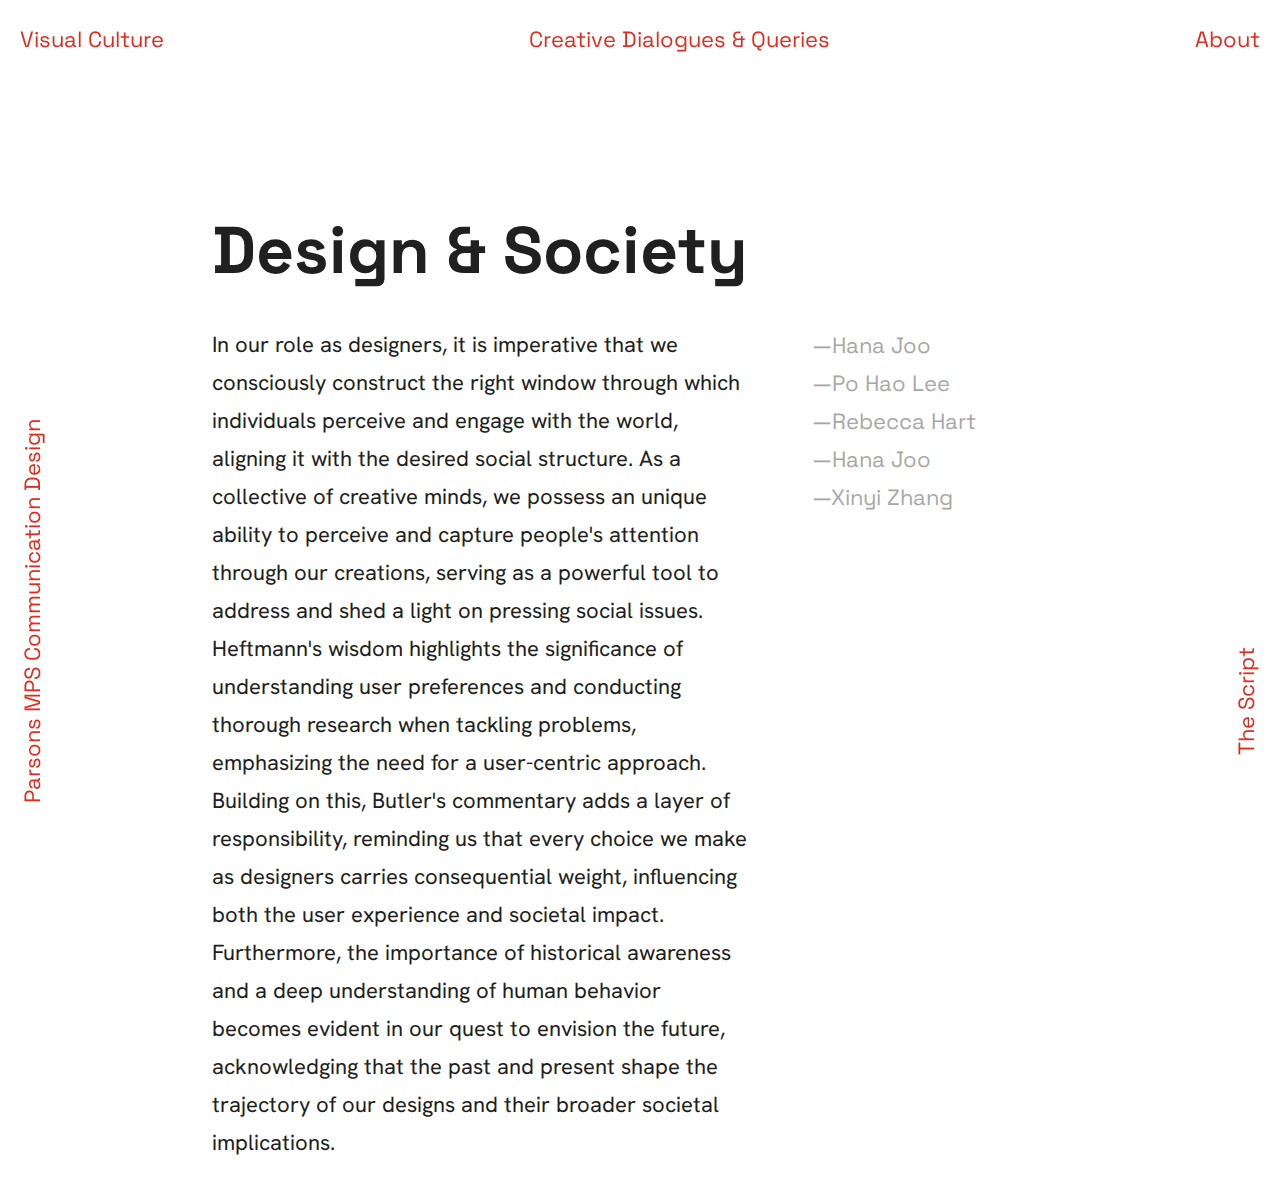
==== index.html @ ec57de51 "initial site & style set up" ====
<!DOCTYPE html>
<html>
    <head>
        <meta charset="utf-8">
        <meta name="viewport" content="width=device=width, initial-scale=1">
        <title>Creative Dialogues & Queries</title>
        <link rel="stylesheet" href="reset.css">
        <link rel="stylesheet" href="stylesheet.css">
        <script type="text/javascript" src="script.js"></script>
    </head>


    <body>

        <!-- <header>
            <h1 class="font-light-color font-light">Design</h1>
            <h1 class="font-color-swap">Critics</h1>
        </header>

        <div class="two-color-border">
            <div class="border-light"></div>
            <div class="border-dark"></div>
        </div> -->

        <nav>
            <div class="left-1"><p>Parsons MPS Communication Design</p></div>
            <div class="top">
                <div class="left-2"><p>Visual Culture</p></div>
                <div class="center"><p>Creative Dialogues & Queries</p></div>
                <div class="right-1"><p>About</p></div>
            </div>
            <div class="right-2"><p>The Script</p></div>
        </nav>

        <main class="random">
            <h1>Design & Society</h1>
            <div class="paragraph">

                <div class="article"><p>In our role as designers, it is imperative that we consciously construct the right window through which individuals perceive and engage with the world, aligning it with the desired social structure. As a collective of creative minds, we possess an unique ability to perceive and capture people's attention through our creations, serving as a powerful tool to address and shed a light on pressing social issues. Heftmann's wisdom highlights the significance of understanding user preferences and conducting thorough research when tackling problems, emphasizing the need for a user-centric approach. Building on this, Butler's commentary adds a layer of responsibility, reminding us that every choice we make as designers carries consequential weight, influencing both the user experience and societal impact. Furthermore, the importance of historical awareness and a deep understanding of human behavior becomes evident in our quest to envision the future, acknowledging that the past and present shape the trajectory of our designs and their broader societal implications.</p></div>
                <div class="reference">

                    <!-- first person reference -->
                    <div class="reference-person">
                        <p>—Hana Joo</p>
                        <p class="original-text">"The saying, 'Design should be able to be seen fittingly inserted into a desired social structure,' reminds me of another saying by Beatrice Warde: 'The book typographer has the job of erecting a window between the reader inside the room and that landscape which is the author’s words.' As designers, we must not forget to create the right window(metaphor) that aligns with the desired social structure. In the words of Octavia Butler, when we craft this window, we should also consider the future."</p>
                    </div>

                    <!-- second person reference -->
                    <div class="reference-person">
                        <p>—Po Hao Lee</p>
                        <p class="original-text">"This article reminds me of our responsibility as designers. We are a group of people who possess the unique ability to sense and arouse people's attention to social issues via creation. Thus, before making any design decision, we must consider historical context and potential consequences thoughtfully."</p>
                    </div>
                    
                    <!-- third person reference -->
                    <div class="reference-person">
                        <p>—Rebecca Hart</p>
                        <p class="original-text">"Butler's commentary on every choice we make having consequences will be important for me to remember in my future as a designer. Those consequences are not always bad, but it is vital to remember that no matter how small the choice, the butterfly effect of those choices will have some kind of consequence, and weighing the benefits and risks is key to making choices with informed thoughts behind them."</p>
                    </div>
                    
                    <!-- forth person reference -->
                    <div class="reference-person">
                        <p>—Hana Joo</p>
                        <p class="original-text">"Heftmann highlights the importance of figuring out what users want and doing some research when you're trying to solve problems. I especially like the part where the lecture suggests focusing on understanding users and having a plan, like making a business plan. This way, it helps a lot when dealing with tricky business issues through design."</p>
                    </div>
                    
                    <!-- fifth person reference -->
                    <div class="reference-person">
                        <p>—Xinyi Zhang</p>
                        <p class="original-text">"In the second article, the author proposed the importance of paying attention to history and human behavior when thinking about the future.The author expounds "to study history is to study humanity". Which quite resonate me in some ways. Learning from past actions or cases, it is inevitable to make some mistakes. However, those experience we learned could be a better guide for individual and create a better future when reflecting on the present. I find it instructive to learn from the past."</p>
                    </div>
                </div>
            </div>
        </main>

        <main class="random">
            <h1>Design & Society</h1>
            <div class="paragraph">

                <div class="article"><p>test testtesttesttest testtesttest test testtesttest test testtesttest test testtesttest test testtesttest test testtesttesttest testtesttest test testtesttest test testtesttest test testtesttest test testtesttest test testtesttesttest testtesttest test testtesttest test testtesttest test testtesttest test testtesttest test testtesttesttest testtesttest test testtesttest test testtesttest test testtesttest test testtesttest test testtesttesttest testtesttest test testtesttest test testtesttest test testtesttest test testtesttest test testtesttesttest testtesttest test testtesttest test testtesttest test testtesttest test testtesttest test testtesttesttest testtesttest test testtesttest test testtesttest test testtesttest test testtesttest </p></div>
                <div class="reference">

                    <!-- first person reference -->
                    <div class="reference-person">
                        <p>—Hana Joo</p>
                        <p class="original-text">"The saying, 'Design should be able to be seen fittingly inserted into a desired social structure,' reminds me of another saying by Beatrice Warde: 'The book typographer has the job of erecting a window between the reader inside the room and that landscape which is the author’s words.' As designers, we must not forget to create the right window(metaphor) that aligns with the desired social structure. In the words of Octavia Butler, when we craft this window, we should also consider the future."</p>
                    </div>

                    <!-- second person reference -->
                    <div class="reference-person">
                        <p>—Po Hao Lee</p>
                        <p class="original-text">"This article reminds me of our responsibility as designers. We are a group of people who possess the unique ability to sense and arouse people's attention to social issues via creation. Thus, before making any design decision, we must consider historical context and potential consequences thoughtfully."</p>
                    </div>
                    
                    <!-- third person reference -->
                    <div class="reference-person">
                        <p>—Rebecca Hart</p>
                        <p class="original-text">"Butler's commentary on every choice we make having consequences will be important for me to remember in my future as a designer. Those consequences are not always bad, but it is vital to remember that no matter how small the choice, the butterfly effect of those choices will have some kind of consequence, and weighing the benefits and risks is key to making choices with informed thoughts behind them."</p>
                    </div>
                    
                    <!-- forth person reference -->
                    <div class="reference-person">
                        <p>—Hana Joo</p>
                        <p class="original-text">"Heftmann highlights the importance of figuring out what users want and doing some research when you're trying to solve problems. I especially like the part where the lecture suggests focusing on understanding users and having a plan, like making a business plan. This way, it helps a lot when dealing with tricky business issues through design."</p>
                    </div>
                    
                    <!-- fifth person reference -->
                    <div class="reference-person">
                        <p>—Xinyi Zhang</p>
                        <p class="original-text">"In the second article, the author proposed the importance of paying attention to history and human behavior when thinking about the future.The author expounds "to study history is to study humanity". Which quite resonate me in some ways. Learning from past actions or cases, it is inevitable to make some mistakes. However, those experience we learned could be a better guide for individual and create a better future when reflecting on the present. I find it instructive to learn from the past."</p>
                    </div>
                </div>
            </div>
        </main>

        <!-- <section id="background-home">
            <div class="blackside"></div>
            <div class="whiteside"></div>
        </section>

        <footer class="footer-home">
            <div class="two-color-border">
                <div class="border-light"></div>
                <div class="border-dark"></div>
            </div>
            <div class="desktop-footer">
                <p class="font-color-swap">@2023</p>
                <p class="font-color-swap hidden-mobile">—</p>
                <p class="hidden-mobile">Parson's<br>Typography & Interaction</p>
                <p><a href="rodrigogouveia.me" class="link-nav">Rodrigo<br class="hidden-mobile"> Gouveia</a></p>
            </div>
        </footer> -->

            
    </body>
</html>
---- stylesheet.css ----
@import url('https://fonts.googleapis.com/css2?family=Hanken+Grotesk:ital,wght@0,200;0,400;0,600;0,700;0,800;1,200;1,400;1,600;1,700;1,800&display=swap');
@import url('https://fonts.googleapis.com/css2?family=Space+Grotesk:wght@300;400;500;600;700&display=swap');

:root{
    --font-size: 22px;
    --line-height: 38px;
}

body {
    /* font-family: 'Hanken Grotesk', sans-serif; */
    font-family: 'Space Grotesk', sans-serif;
    color: #202020;
}

main {
    max-width: 70vw;
    margin: auto;
    padding: 20px;
    margin-top: 15%;
}

h1 {
    font-size: calc(3* var(--font-size));
    line-height: calc(2* var(--line-height));
    margin-bottom: var(--line-height);
    font-weight: 800;
}

p { 
    font-size: var(--font-size);
    line-height: var(--line-height);
}

nav {
    color: rgb(228, 42, 29);
}


/*========================================== Nav Bar ==========================================*/

.top {
    display: flex;
    position: fixed;
    width: 100vw;
    top: 0px;
    padding: 20px;
    flex-direction: row;
    justify-content: space-between;
    align-items: center;
}

.left-1 {
    position: fixed;
    left: -160px;
    bottom: 30%;
    text-align: left;
    transform: rotate(-90deg);
}

.right-2 {
    position: fixed;
    right: -20px;
    bottom: 20%;
    text-align: left;
    transform: rotate(-90deg);
}

/*========================================== body ==========================================*/

.paragraph {
    display: flex;
    flex: 1;
}

.article {
    flex: 1;
    order: 1;
  }

.article p {
    max-width: 90%;
    font-family: 'Hanken Grotesk', sans-serif;
}

.reference {
    flex: 0 0 20vw;
    order: 2;
  }


.reference-person {
    color: rgb(167, 167, 167);
}

.reference-person p:hover{
    color:#202020;
}

.reference-person p:hover + .original-text{
    display: block;
    color: rgb(228, 42, 29);
}

.original-text {
    display: none;
    font-family: 'Hanken Grotesk', sans-serif;
    color: #202020;
    font-size: calc(.8* var(--font-size));
    line-height: calc(.8* var(--line-height));
    margin-top: 5px;
    margin-bottom: 25px;
}
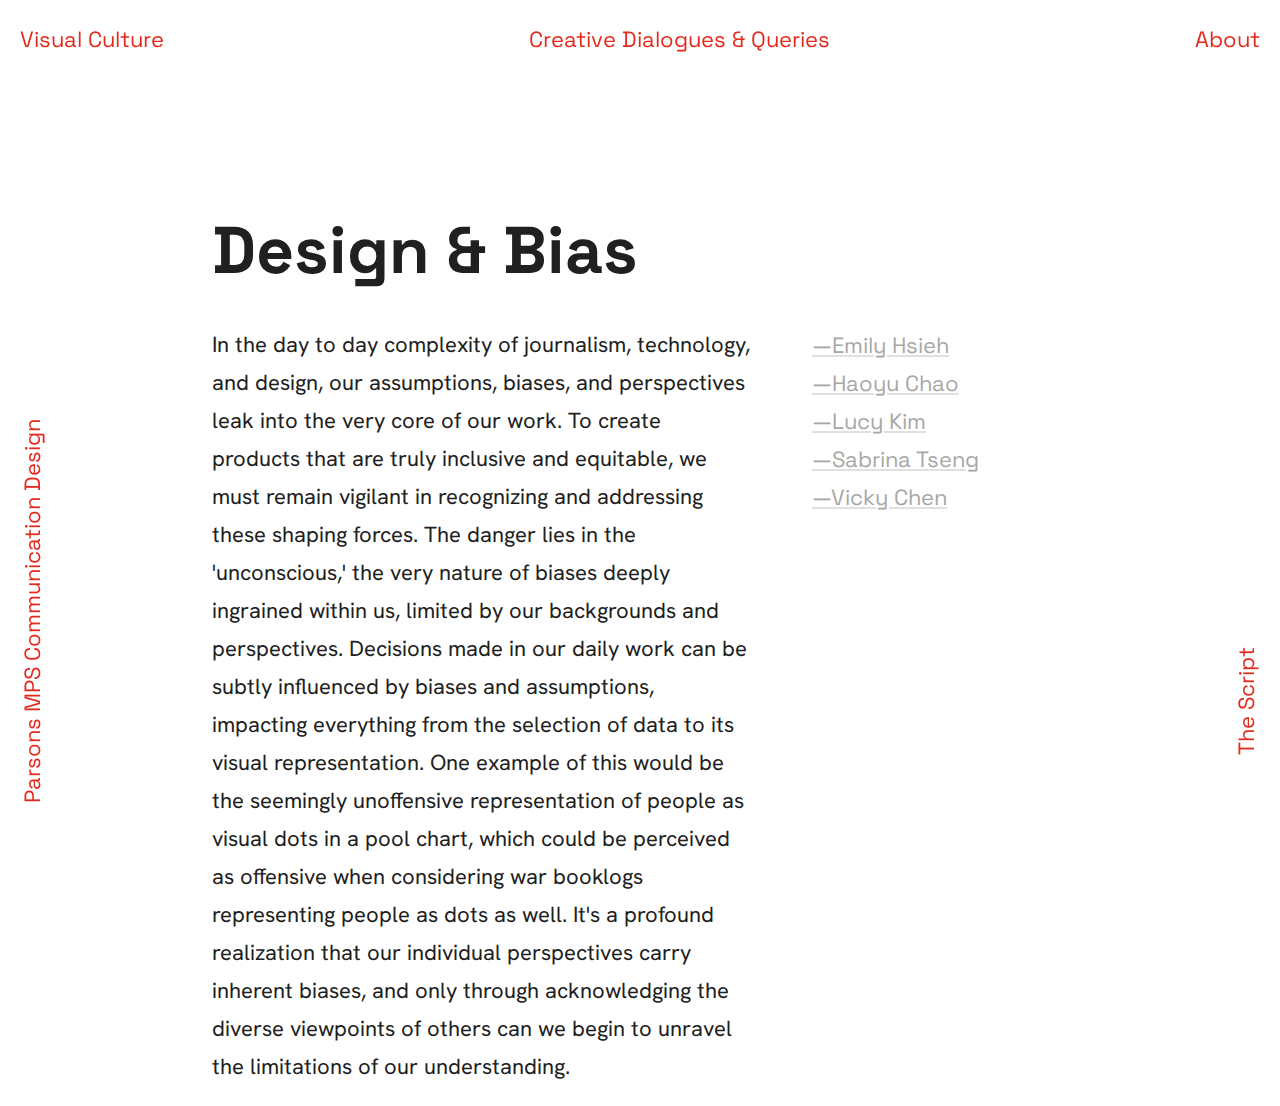
==== commit ecbe8c7a: "fixed some css" ====
--- a/index.html
+++ b/index.html
@@ -73,40 +73,207 @@
         </main>
 
         <main class="random">
-            <h1>Design & Society</h1>
-            <div class="paragraph">
-
-                <div class="article"><p>test testtesttesttest testtesttest test testtesttest test testtesttest test testtesttest test testtesttest test testtesttesttest testtesttest test testtesttest test testtesttest test testtesttest test testtesttest test testtesttesttest testtesttest test testtesttest test testtesttest test testtesttest test testtesttest test testtesttesttest testtesttest test testtesttest test testtesttest test testtesttest test testtesttest test testtesttesttest testtesttest test testtesttest test testtesttest test testtesttest test testtesttest test testtesttesttest testtesttest test testtesttest test testtesttest test testtesttest test testtesttest test testtesttesttest testtesttest test testtesttest test testtesttest test testtesttest test testtesttest </p></div>
-                <div class="reference">
-
-                    <!-- first person reference -->
-                    <div class="reference-person">
-                        <p>—Hana Joo</p>
-                        <p class="original-text">"The saying, 'Design should be able to be seen fittingly inserted into a desired social structure,' reminds me of another saying by Beatrice Warde: 'The book typographer has the job of erecting a window between the reader inside the room and that landscape which is the author’s words.' As designers, we must not forget to create the right window(metaphor) that aligns with the desired social structure. In the words of Octavia Butler, when we craft this window, we should also consider the future."</p>
-                    </div>
-
-                    <!-- second person reference -->
-                    <div class="reference-person">
-                        <p>—Po Hao Lee</p>
-                        <p class="original-text">"This article reminds me of our responsibility as designers. We are a group of people who possess the unique ability to sense and arouse people's attention to social issues via creation. Thus, before making any design decision, we must consider historical context and potential consequences thoughtfully."</p>
-                    </div>
-                    
-                    <!-- third person reference -->
-                    <div class="reference-person">
-                        <p>—Rebecca Hart</p>
-                        <p class="original-text">"Butler's commentary on every choice we make having consequences will be important for me to remember in my future as a designer. Those consequences are not always bad, but it is vital to remember that no matter how small the choice, the butterfly effect of those choices will have some kind of consequence, and weighing the benefits and risks is key to making choices with informed thoughts behind them."</p>
-                    </div>
-                    
-                    <!-- forth person reference -->
-                    <div class="reference-person">
-                        <p>—Hana Joo</p>
-                        <p class="original-text">"Heftmann highlights the importance of figuring out what users want and doing some research when you're trying to solve problems. I especially like the part where the lecture suggests focusing on understanding users and having a plan, like making a business plan. This way, it helps a lot when dealing with tricky business issues through design."</p>
-                    </div>
-                    
-                    <!-- fifth person reference -->
-                    <div class="reference-person">
-                        <p>—Xinyi Zhang</p>
-                        <p class="original-text">"In the second article, the author proposed the importance of paying attention to history and human behavior when thinking about the future.The author expounds "to study history is to study humanity". Which quite resonate me in some ways. Learning from past actions or cases, it is inevitable to make some mistakes. However, those experience we learned could be a better guide for individual and create a better future when reflecting on the present. I find it instructive to learn from the past."</p>
+            <h1>Design & Accessibility</h1>
+            <div class="paragraph">
+
+                <div class="article"><p>In the realm of interaction design, designers have the responsibility of bridging the gap between humans and computers. With that said, they must inclusively consider the diverse needs of users, even in the face of oversight by major corporations that may not prioritize inclusivity as much as they should. Simplicity, when designing, becomes a guiding principle for achieving clarity and universal understanding. Contrary to common belief, overutilizing interactions may lead to more issues for the user, as there can be unwanted consequences that come out of seemingly simple design decisions. A good example of that is the positive response to the fidgetability of tech gadgets, serving as an emotional support that wasn't necessarily designed with such intentions. On the flip side, negative and unintended outcomes may result from decisions based on biased data.</p></div>
+                <div class="reference">
+
+                    <!-- first person reference -->
+                    <div class="reference-person">
+                        <p>—Alexis Kim</p>
+                        <p class="original-text">"It was amazing that the natural behaviors of using an iPhone were explained theoretically. Because we share fundamental values of processing a metaphor despite cultural differences, making one ecosystem of interaction design is possible. I only saw the visual aspect of interaction design. However, after reading these three articles/essays, I realized that designing each tool, act and even accessibility detail between humans and computers is an integral part of interaction design. "</p>
+                    </div>
+
+                    <!-- second person reference -->
+                    <div class="reference-person">
+                        <p>—Hannah Moran</p>
+                        <p class="original-text">"In his writing, Freiberg discusses the ‘fidgetability’ of gadgets and how it appears that it is taken into consideration during the design process, despite not being backed up by evidence. Often, fidgeting occurs to reduce stress or anxiety, helping calm and ease the user's emotions. Considering that technology is omnipresent, and can itself cause stress and anxiety for users, I observed that perhaps the ‘fidgetability’ of gadgets is very much intentional. The gadget performs its primary function, for example, AirPods allow us to listen to music. But it also performs its emotional function, easing the anxiety of users by having a ‘fidgetable’ case."</p>
+                    </div>
+                    
+                    <!-- third person reference -->
+                    <div class="reference-person">
+                        <p>—Kritika Dhariwal</p>
+                        <p class="original-text">"Including various needs of people when thinking about a product is extremely relevant and crucial to a product being successful. I liked Apple's clear and concise guidelines. In some places, having more examples could be more clear. I think its important for companies big or small to write about these as well as follow them."</p>
+                    </div>
+                    
+                    <!-- forth person reference -->
+                    <div class="reference-person">
+                        <p>—Lee Po-Hao</p>
+                        <p class="original-text">"I like the article underscores the significance of simplicity in design, as Susan Kare's example of traffic signs. It's a compelling reminder me that in design, simplicity often reigns supreme for ensuring clarity and universal understanding."</p>
+                    </div>
+                    
+                    <!-- fifth person reference -->
+                    <div class="reference-person">
+                        <p>—Shaoran Liang</p>
+                        <p class="original-text">"The article indicates the close connection between data and decision-making in visual design and technology. Every decision can cause different consequences. The author listed many examples to further explain the point. 
+
+                            For example, The article mentions that biases can sneak into data. Like the Street Bump app that detects potholes; it mainly relies on smartphone users, leaving out those without smartphones. ""Our assumptions, perspectives, intuitions — and yes, our biases — shape what we design and how we design it.""
+                            
+                            As designers, we should always be cautious about or decision and research process."</p>
+                    </div>
+
+                    <!-- 6th person reference -->
+                    <div class="reference-person">
+                        <p>—Shaurya</p>
+                        <p class="original-text">"For me personally, the concept of ""inclusion"" is a relatively recent addition to my vocabulary. It wasn't until I embarked on my corporate journey in the field of design that this term began to surface frequently. Interestingly, back in my home country, India, it still seems to be a relatively light topic of discussion. Perhaps this is because many major Indian corporations may not prioritize it as much as they should, often making assumptions about their target audience without conducting in-depth research.
+
+                            However, as I delved deeper into my work, particularly in product design for medical equipment, I came to understand the profound significance of inclusion and why it should be a fundamental criterion in the design industry."</p>
+                    </div>
+
+                    <!-- 7th person reference -->
+                    <div class="reference-person">
+                        <p>—Vera Kim</p>
+                        <p class="original-text">“Invisible Details of Interaction Design” is an article that introduces the crucial aspects of interaction design that often go unnoticed but significantly impact user experience. I found the part about the situations where interactions should be avoided particularly interesting. It reminds me of recent experiences where excessive interaction disrupted the user flow."</p>
+                    </div>
+                </div>
+            </div>
+        </main>
+
+        <main class="random">
+            <h1>Design, Form & Function</h1>
+            <div class="paragraph">
+
+                <div class="article"><p>The dynamic relationship between beauty and function, freedom and order in graphic design has evolved over time, with changing philosophies and trends. Should we designers try our best to remove our subjectivity from our creations as it was suggested by the Modernist ideas? In his text entitled “...” Martens would say no. His theory emphasizes an union between form and function. Aesthetic and usability are not mutually exclusive, and factors such as context, environment, and mood play a defining role in the creators decisions. Martens' critique of monotonous art without self-expression challenges the uniformity of modernist designs, raising questions about the balance between expressiveness and thoughtful individual choices in design trends. For us designers, the challenge lies in making intentional design decisions rather than merely conforming to popular trends.</p></div>
+                <div class="reference">
+
+                    <!-- first person reference -->
+                    <div class="reference-person">
+                        <p>—JC Clark</p>
+                        <p class="original-text">"I think that Martins theory on form and function accentuates the need not to only have a ‘tension’ or a ‘versus’ between the two. Whether they live in harmony or tension, the user may have different preferences given the context, environment or even mood. I believe that aesthetic designs are not necessarily usable and vise versa but this does not need to be an either/or and it the variety that makes designs unique."</p>
+                    </div>
+
+                    <!-- second person reference -->
+                    <div class="reference-person">
+                        <p>—Kirsten Geiger</p>
+                        <p class="original-text">"Martens’ states in his text ‘What Design Means for Me’ that to him art becomes monotonous when there is no self expression. My interpretation of this was that he may have been critiquing the uniformity that comes with modernist designs (sleek, minimalist). I began to wonder about the opposite end of that spectrum- when design is expressive but lacks thoughtful choices which reflect individuality. Looking through the trends in graphic design from this past year, it’s interesting how many of these I recognise from my day to day life. How do we ensure that we’re making thoughtful design choices and not just following the crowd?"</p>
+                    </div>
+                    
+                    <!-- third person reference -->
+                    <div class="reference-person">
+                        <p>—Sarah Saroufim</p>
+                        <p class="original-text">"There is a constant balancing act to be performed between beauty & function, freedom & order. Throughout the history of graphic design, philosophies change and trends come and go, each one reacting to the one that preceded it; but what are trends if not movements sparked by human ideas? How can Modernists claim to minimize the designer's subjective influence on the message when it is nearly impossible to even discuss modernist works without talking about the ideas that conceived it?"</p>
+                    </div>
+                    
+                </div>
+            </div>
+        </main>
+
+        <main class="random">
+            <h1>Design & Life</h1>
+            <div class="paragraph">
+
+                <div class="article"><p>The essence of humanity lies in our remarkable capacity to navigate an uncertain future and extract insights from diverse perspectives. Recently, I (the designer) encountered another (yet seasoned) designer who chose to spotlight the losses rather than the victories in his journey, an approach that surprisingly left me inspired. Witnessing the real-life implications and the rollercoaster of building a design studio added a layer of authenticity that resonated with me. Such contrast is a real factor in my life as a design professional. Sometimes I find myself in a low, stuck in trivial dilemmas such as my lack of ability in defining my own profession and if such definition truly matters. Sometimes a high, like when I see a new perspective on my processes, like recently when I was introduced to fluid identity design, challenging conventional notions of what websites, identities, and books should be. While I Increasingly walk anxiously under the looming shadow of technology over design. Provoking black-mirror-y indagations as if there will ever be an artificial replacement of (my) human abilities. Would machines be able to navigate the uncertainties of the future? Or should I start defining myself as an AI designer?</p></div>
+                <div class="reference">
+
+                    <!-- first person reference -->
+                    <div class="reference-person">
+                        <p>—Cristina Miquel</p>
+                        <p class="original-text">"Last Wednesday's lecture has got me thinking the whole week about a dilemma I have regarding what a Product Designer is and whether it matters to have a definition. On the one hand, I feel like job titles are an absurd way of reducing what a person does day-to-day, are not descriptive enough, and may even lead to uncomfortability. On the other, I can't stop thinking about how much easier my life would be (socially) if I had a generally-and-well-known job, just like teachers or firefighters. And I still think about that."</p>
+                    </div>
+
+                    <!-- second person reference -->
+                    <div class="reference-person">
+                        <p>—Emily Hsieh</p>
+                        <p class="original-text">"I believe the most intriguing aspect of being human is the ability to explore an uncertain future and learn from various perspectives. However, there can be feelings of anxiety and pressure at times when we cannot control certain aspects of our lives. Nevertheless, I am confident that as long as you maintain your faith, everything will ultimately transform into memorable experiences."</p>
+                    </div>
+                    
+                    <!-- third person reference -->
+                    <div class="reference-person">
+                        <p>—Po-Hao Lee</p>
+                        <p class="original-text">"I was surprised Brendan decided to highlight the loses and not the wins. But that somehow made me quite inspired. It was good seeing the real life implications, ups and downs of building a design studio."</p>
+                    </div>
+                    
+                    <!-- forth person reference -->
+                    <div class="reference-person">
+                        <p>—Sachi Mavinkurve</p>
+                        <p class="original-text">"Their approach to fluid identity design was new to me. Through their work they questioned what websites, identities and books can be. I was very inspired by their fresh attitude towards work as designers. The way they filled the gaps of their day jobs through their practice as a studio was equally inspiring. The Spam reference as a reminder of not to be too precious about the work they put out is something that I will take forward with me."</p>
+                    </div>
+                    
+                    <!-- fifth person reference -->
+                    <div class="reference-person">
+                        <p>—Zil Shah</p>
+                        <p class="original-text">"The text prompts self-reflection on the evolving nature of technology design. It raises questions about the balance between technology augmentation and replacement of human abilities. How can design reconcile the tension between these two approaches to ensure a harmonious relationship between humans and technology? The narrative also encourages reflection on the shift towards natural interfaces, particularly voice interactions. How might this evolution impact user experience, and what cultural considerations should be accounted for in design decisions? Moreover, considering Microsoft's experiments and the emphasis on user trust, what role does trust play in shaping effective and user-centric technology design? In essence, it invites us to ponder on the future of technology design, prompting questions about the quest for more intuitive interfaces and the ever-changing dynamics between humans and their technological counterparts."</p>
+                    </div>
+                </div>
+            </div>
+        </main>
+
+        <main class="random">
+            <h1>Design & Web</h1>
+            <div class="paragraph">
+
+                <div class="article"><p>A great part of our modern lives involves the web, and most of the work we do as designers is interconnected with it. Therefore, contemplating the future of the web is an important task for designers. In his compelling discourse on the web's grain, Frank Chimeros underscores the significance of embracing adaptability and advocates for a fresh perspective in designing for the ever-evolving web. Contrary to the common perception of the internet as an unregulated information hub, it functions as a managed network. This is why, when designing for a new web, prioritizing transparency, user privacy, and the incorporation of ethical practices is crucial. A meaningful way to conceptualize the web is by drawing parallels between web design and architecture. This perspective portrays them not just as digital spaces but as homes to communities, thoughts, and unique approaches, enriching the user experience with a sense of virtual dwelling.</p></div>
+                <div class="reference">
+
+                    <!-- first person reference -->
+                    <div class="reference-person">
+                        <p>—Alexis Kim</p>
+                        <p class="original-text">"The idea of metaphor websites as architecture is impressive. The article mentioned that "they are homes to communities, thoughts, and approaches... As a building, websites are where we spend our lives." From this, I wanted to design my portfolio websites with the mindset of inviting guests. Also, this makes me spend time on responsive design. What is the difference between small and big screens if the website is the building we built? Should we put intention in different screen sizes?"</p>
+                    </div>
+
+                    <!-- second person reference -->
+                    <div class="reference-person">
+                        <p>—Bhroovi Gupta</p>
+                        <p class="original-text">"In his work "Protocol," Alexander Galloway contends that the Internet is not the unregulated information hub it is often thought to be; instead, it operates as a managed network. He mentions that "Protocol serves as a remedy for hierarchical challenges," allowing a seemingly chaotic technology to operate seamlessly."</p>
+                    </div>
+                    
+                    <!-- third person reference -->
+                    <div class="reference-person">
+                        <p>—Dhruvil Shah</p>
+                        <p class="original-text">"According to Jaron Lanier, a redesigned internet should prioritize transparency, user privacy, and ethical practices, free from manipulation, negativity, conspiracies, or invasive surveillance. Trustworthiness must be its cornerstone, fostering a safer, more positive digital environment for all users."</p>
+                    </div>
+                    
+                    <!-- forth person reference -->
+                    <div class="reference-person">
+                        <p>—Zil Shah</p>
+                        <p class="original-text">"In a world of dynamic digital design, Frank Chimeros iterates how we should embrace adaptability and by questioning the convenience-driven tech landscape, it encourages a fresh perspective on designing for the ever-evolving web as well as navigating the complexities of our digital age. The visual metaphor at the end comparing the web to the ocean, “and actually be pleased it looks like it could go on forever”, I thought that was a beautiful reference - one that summed up the endless possibilities of the web eloquently."</p>
+                    </div>
+                    
+                    <!-- fifth person reference -->
+                    <div class="reference-person">
+                        <p>—Bhroovi Gupta </p>
+                        <p class="original-text">"The text effectively draws insightful parallels between web design and architecture, offering a thought-provoking perspective on their shared characteristics. This comparison can inspire a deeper understanding of website design and its societal impact. I do think, though, that the text could benefit from providing concrete examples or case studies to illustrate its points. While the conceptual framework is well-articulated, specific instances would make the parallels between web design and architecture more tangible and relatable for readers."</p>
+                    </div>
+                </div>
+            </div>
+        </main>
+
+        <main class="random">
+            <h1>Design & Bias</h1>
+            <div class="paragraph">
+
+                <div class="article"><p>In the day to day complexity of journalism, technology, and design, our assumptions, biases, and perspectives leak into the very core of our work. To create products that are truly inclusive and equitable, we must remain vigilant in recognizing and addressing these shaping forces. The danger lies in the 'unconscious,' the very nature of biases deeply ingrained within us, limited by our backgrounds and perspectives. Decisions made in our daily work can be subtly influenced by biases and assumptions, impacting everything from the selection of data to its visual representation. One example of this would be the seemingly unoffensive representation of people as visual dots in a pool chart, which could be perceived as offensive when considering war booklogs representing people as dots as well. It's a profound realization that our individual perspectives carry inherent biases, and only through acknowledging the diverse viewpoints of others can we begin to unravel the limitations of our understanding.</p></div>
+                <div class="reference">
+
+                    <!-- first person reference -->
+                    <div class="reference-person">
+                        <p>—Emily Hsieh</p>
+                        <p class="original-text">"The article explores how decisions in journalism, design, and technology can be influenced by biases and assumptions. This affects everything from the data chosen to how it's shown. Biases, even in small design choices, can lead to exclusion. The article showcases efforts by some companies to tackle biases and emphasizes the need for diverse perspectives in design for fairness and inclusivity."</p>
+                    </div>
+
+                    <!-- second person reference -->
+                    <div class="reference-person">
+                        <p>—Haoyu Chao</p>
+                        <p class="original-text">"The article serves as a reminder that our assumptions, biases, and perspectives shape our work, and we must be vigilant in recognizing and addressing them to create more inclusive and equitable products, services, and narratives. It encourages us to embrace diversity and seek out new perspectives to improve the quality and impact of our work in journalism, technology, and design."</p>
+                    </div>
+                    
+                    <!-- third person reference -->
+                    <div class="reference-person">
+                        <p>—Lucy Kim</p>
+                        <p class="original-text">"The article highlights the profound realization that our individual perspectives are inherently biased, and it's only by acknowledging the diverse viewpoints of others that we can comprehend the limitations of our own understanding. I think it would be very challenging for both data analyst/scientist and designer/visualizer to embrace every diversity in perspectives, experiences, and backgrounds to create a more comprehensive and accurate representation of the world. Data can always provide misleading information (eg. Example with Siri) and I wonder how it can be avoided. How could we come up with data that satisfies people with various perspectives? "</p>
+                    </div>
+                    
+                    <!-- forth person reference -->
+                    <div class="reference-person">
+                        <p>—Sabrina Tseng</p>
+                        <p class="original-text">""Unconsciously" is the most dangerous thing. But at the same time an unconscious bias is so common, with the limitation of our own background and perspective, it is so easy to be not aware of certain stereotypical thoughts that are hidden deep in the subconscious."</p>
+                    </div>
+                    
+                    <!-- fifth person reference -->
+                    <div class="reference-person">
+                        <p>—Vicky Chen</p>
+                        <p class="original-text">"As we mentioned during class, the idea of bias and assumptions can sometimes permeate our decision making as designers to the extent that we may offend or exclude certain groups of individuals. Shapes, such as dots, to draw representation for individual humans have a long history of used for war logs and sectarian sweep in the past. There are instantces where it is appropriate to draw out the entirety of the human figure to evoke a sense of empathy from viewers but can be ineffective when the singular human figure does not represent one single individual. How can designers be able to design empathetically but also creatively or is this the case where creativity comes last?"</p>
                     </div>
                 </div>
             </div>
--- a/stylesheet.css
+++ b/stylesheet.css
@@ -1,5 +1,8 @@
 @import url('https://fonts.googleapis.com/css2?family=Hanken+Grotesk:ital,wght@0,200;0,400;0,600;0,700;0,800;1,200;1,400;1,600;1,700;1,800&display=swap');
 @import url('https://fonts.googleapis.com/css2?family=Space+Grotesk:wght@300;400;500;600;700&display=swap');
+@import url('https://fonts.googleapis.com/css2?family=Press+Start+2P&display=swap');
+@import url('https://fonts.googleapis.com/css2?family=Zilla+Slab+Highlight:wght@400;700&display=swap');
+@import url('https://fonts.googleapis.com/css2?family=Tourney:ital,wght@0,300;1,300&display=swap');
 
 :root{
     --font-size: 22px;
@@ -35,6 +38,14 @@
     color: rgb(228, 42, 29);
 }
 
+nav p:hover{
+    font-family: 'Tourney', sans-serif;
+    font-size: calc(1.2* var(--font-size));
+    font-style: italic;
+    transition: color 0.3s ease;    
+}
+
+
 
 /*========================================== Nav Bar ==========================================*/
 
@@ -55,6 +66,10 @@
     bottom: 30%;
     text-align: left;
     transform: rotate(-90deg);
+}
+
+.left-1 p:hover{
+    margin-left: -100px;
 }
 
 .right-2 {
@@ -88,15 +103,19 @@
   }
 
 
-.reference-person {
+.reference-person p {
     color: rgb(167, 167, 167);
+    text-decoration: underline;
+    text-decoration-color: rgb(224, 224, 224);
+    transition: color 0.3s ease;
 }
 
-.reference-person p:hover{
+.reference-person p:hover {
     color:#202020;
+    text-decoration: none!important;
 }
 
-.reference-person p:hover + .original-text{
+.reference-person p:hover + .original-text {
     display: block;
     color: rgb(228, 42, 29);
 }
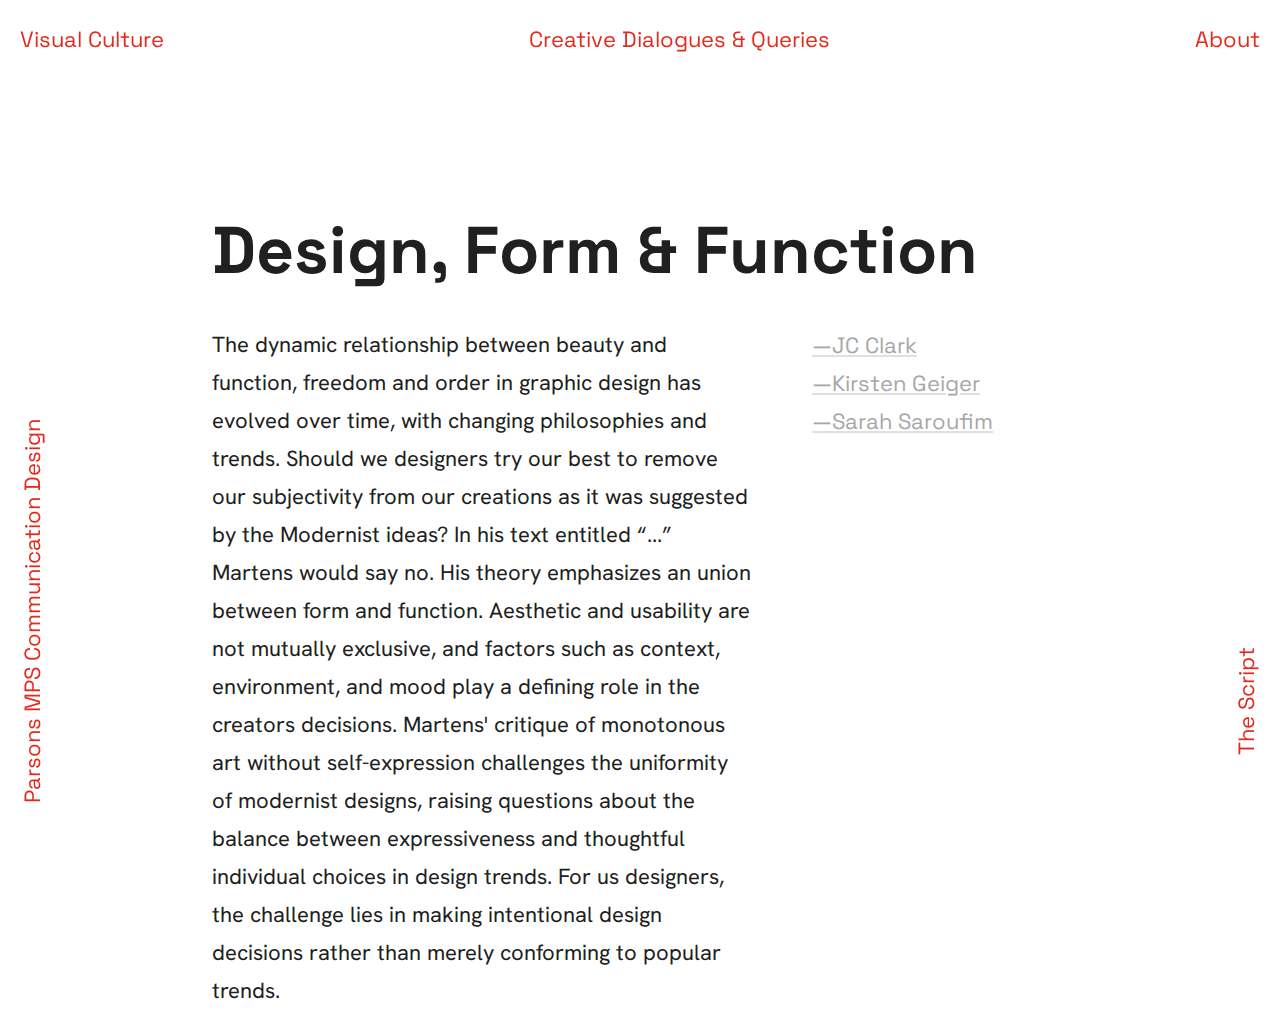
==== commit 4a8b5232: "added about page" ====
--- a/index.html
+++ b/index.html
@@ -23,13 +23,13 @@
         </div> -->
 
         <nav>
-            <div class="left-1"><p>Parsons MPS Communication Design</p></div>
+            <div class="left-1"><a href="https://mpscd.parsons.edu/" target="_blank"><p>Parsons MPS Communication Design</p></a></div>
             <div class="top">
                 <div class="left-2"><p>Visual Culture</p></div>
-                <div class="center"><p>Creative Dialogues & Queries</p></div>
-                <div class="right-1"><p>About</p></div>
-            </div>
-            <div class="right-2"><p>The Script</p></div>
+                <div class="center"><a href="index.html"><p>Creative Dialogues & Queries</p></a></div>
+                <div class="right-1"><a href="about.html"><p>About</p></a></div>
+            </div>
+            <div class="right-2"><a href="script.html"><p>The Script</p></a></div>
         </nav>
 
         <main class="random">
--- a/stylesheet.css
+++ b/stylesheet.css
@@ -29,9 +29,13 @@
     font-weight: 800;
 }
 
-p { 
+p, li { 
     font-size: var(--font-size);
     line-height: var(--line-height);
+}
+
+ul {
+    padding-right: 50px;
 }
 
 nav {
@@ -45,6 +49,23 @@
     transition: color 0.3s ease;    
 }
 
+.about p{
+    margin-bottom: var(--line-height);
+    width: 70ch;
+}
+
+.secondary {
+    color: rgb(167, 167, 167);
+    margin-bottom: 500px;
+}
+
+.credits {
+    display: flex;
+}
+
+.credits p {
+    margin-bottom: 5px;
+}
 
 
 /*========================================== Nav Bar ==========================================*/
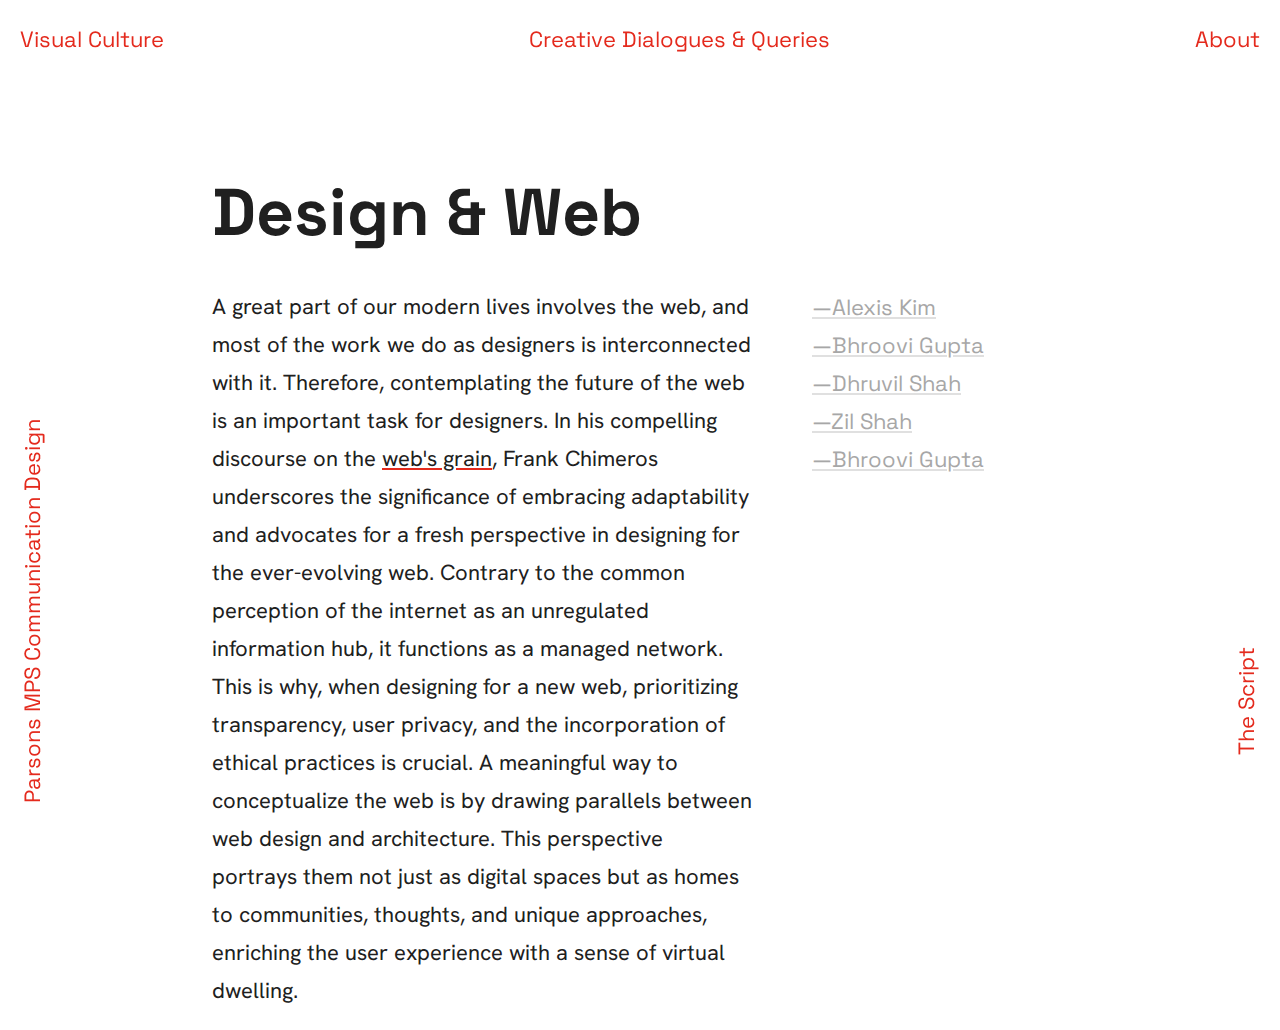
==== commit a0b0faa8: "link updates" ====
--- a/index.html
+++ b/index.html
@@ -36,7 +36,7 @@
             <h1>Design & Society</h1>
             <div class="paragraph">
 
-                <div class="article"><p>In our role as designers, it is imperative that we consciously construct the right window through which individuals perceive and engage with the world, aligning it with the desired social structure. As a collective of creative minds, we possess an unique ability to perceive and capture people's attention through our creations, serving as a powerful tool to address and shed a light on pressing social issues. Heftmann's wisdom highlights the significance of understanding user preferences and conducting thorough research when tackling problems, emphasizing the need for a user-centric approach. Building on this, Butler's commentary adds a layer of responsibility, reminding us that every choice we make as designers carries consequential weight, influencing both the user experience and societal impact. Furthermore, the importance of historical awareness and a deep understanding of human behavior becomes evident in our quest to envision the future, acknowledging that the past and present shape the trajectory of our designs and their broader societal implications.</p></div>
+                <div class="article"><p>In our role as designers, it is imperative that we consciously construct the right window through which individuals perceive and engage with the world, aligning it with the desired social structure. As a collective of creative minds, we possess an unique ability to perceive and capture people's attention through our creations, serving as a powerful tool to address and shed a light on pressing social issues. Heftmann's wisdom highlights the significance of understanding user preferences and conducting thorough research when tackling problems, emphasizing the need for a user-centric approach. Building on this, <a href="https://commongood.cc/reader/a-few-rules-for-predicting-the-future-by-octavia-e-butler/" target="_blank">Butler's</a> commentary adds a layer of responsibility, reminding us that every choice we make as designers carries consequential weight, influencing both the user experience and societal impact. Furthermore, the importance of historical awareness and a deep understanding of human behavior becomes evident in our quest to envision the future, acknowledging that the past and present shape the trajectory of our designs and their broader societal implications.</p></div>
                 <div class="reference">
 
                     <!-- first person reference -->
@@ -76,7 +76,7 @@
             <h1>Design & Accessibility</h1>
             <div class="paragraph">
 
-                <div class="article"><p>In the realm of interaction design, designers have the responsibility of bridging the gap between humans and computers. With that said, they must inclusively consider the diverse needs of users, even in the face of oversight by major corporations that may not prioritize inclusivity as much as they should. Simplicity, when designing, becomes a guiding principle for achieving clarity and universal understanding. Contrary to common belief, overutilizing interactions may lead to more issues for the user, as there can be unwanted consequences that come out of seemingly simple design decisions. A good example of that is the positive response to the fidgetability of tech gadgets, serving as an emotional support that wasn't necessarily designed with such intentions. On the flip side, negative and unintended outcomes may result from decisions based on biased data.</p></div>
+                <div class="article"><p>In the realm of interaction design, designers have the responsibility of bridging the gap between humans and computers. With that said, they must inclusively consider the diverse needs of users, even in the face of oversight by major corporations that may not prioritize inclusivity as much as they should. Simplicity, when designing, becomes a guiding principle for achieving clarity and universal understanding. Contrary to common belief, overutilizing interactions may lead to more issues for the user, as there can be unwanted consequences that come out of seemingly simple design decisions. A good example of that is the positive response to the fidgetability of tech gadgets, serving as an emotional support that wasn't necessarily designed with such intentions. On the flip side, negative and unintended outcomes may result from decisions based on biased&nbsp;data.</p></div>
                 <div class="reference">
 
                     <!-- first person reference -->
@@ -134,7 +134,7 @@
             <h1>Design, Form & Function</h1>
             <div class="paragraph">
 
-                <div class="article"><p>The dynamic relationship between beauty and function, freedom and order in graphic design has evolved over time, with changing philosophies and trends. Should we designers try our best to remove our subjectivity from our creations as it was suggested by the Modernist ideas? In his text entitled “...” Martens would say no. His theory emphasizes an union between form and function. Aesthetic and usability are not mutually exclusive, and factors such as context, environment, and mood play a defining role in the creators decisions. Martens' critique of monotonous art without self-expression challenges the uniformity of modernist designs, raising questions about the balance between expressiveness and thoughtful individual choices in design trends. For us designers, the challenge lies in making intentional design decisions rather than merely conforming to popular trends.</p></div>
+                <div class="article"><p>The dynamic relationship between beauty and function, freedom and order in graphic design has evolved over time, with changing philosophies and trends. Should we designers try our best to remove our subjectivity from our creations as it was suggested by the Modernist ideas? In his text entitled "<a href="https://www.appliedaesthetics.org/art132b/02/martens.pdf" target="_blank">What design means for me</a>" Martens would say no. His theory emphasizes an union between form and function. Aesthetic and usability are not mutually exclusive, and factors such as context, environment, and mood play a defining role in the creators decisions. Martens' critique of monotonous art without self-expression challenges the uniformity of modernist designs, raising questions about the balance between expressiveness and thoughtful individual choices in design trends. For us designers, the challenge lies in making intentional design decisions rather than merely conforming to popular trends.</p></div>
                 <div class="reference">
 
                     <!-- first person reference -->
@@ -166,6 +166,12 @@
                 <div class="article"><p>The essence of humanity lies in our remarkable capacity to navigate an uncertain future and extract insights from diverse perspectives. Recently, I (the designer) encountered another (yet seasoned) designer who chose to spotlight the losses rather than the victories in his journey, an approach that surprisingly left me inspired. Witnessing the real-life implications and the rollercoaster of building a design studio added a layer of authenticity that resonated with me. Such contrast is a real factor in my life as a design professional. Sometimes I find myself in a low, stuck in trivial dilemmas such as my lack of ability in defining my own profession and if such definition truly matters. Sometimes a high, like when I see a new perspective on my processes, like recently when I was introduced to fluid identity design, challenging conventional notions of what websites, identities, and books should be. While I Increasingly walk anxiously under the looming shadow of technology over design. Provoking black-mirror-y indagations as if there will ever be an artificial replacement of (my) human abilities. Would machines be able to navigate the uncertainties of the future? Or should I start defining myself as an AI designer?</p></div>
                 <div class="reference">
 
+                    <!-- fifth person reference -->
+                    <div class="reference-person">
+                        <p>—Angelica Kramarski</p>
+                        <p class="original-text">"Our future depends on the condition and context in which our present unfolds. By setting aside rationality to look ahead and relying on expectations of the future based on feelings like superstition or fear, we may inadvertently hinder any alteration of our future reality and anchor ourselves to what our minds conjure temporarily."</p>
+                    </div>
+
                     <!-- first person reference -->
                     <div class="reference-person">
                         <p>—Cristina Miquel</p>
@@ -183,14 +189,14 @@
                         <p>—Po-Hao Lee</p>
                         <p class="original-text">"I was surprised Brendan decided to highlight the loses and not the wins. But that somehow made me quite inspired. It was good seeing the real life implications, ups and downs of building a design studio."</p>
                     </div>
-                    
-                    <!-- forth person reference -->
-                    <div class="reference-person">
+
+                     <!-- forth person reference -->
+                     <div class="reference-person">
                         <p>—Sachi Mavinkurve</p>
                         <p class="original-text">"Their approach to fluid identity design was new to me. Through their work they questioned what websites, identities and books can be. I was very inspired by their fresh attitude towards work as designers. The way they filled the gaps of their day jobs through their practice as a studio was equally inspiring. The Spam reference as a reminder of not to be too precious about the work they put out is something that I will take forward with me."</p>
                     </div>
                     
-                    <!-- fifth person reference -->
+                    <!-- sixth person reference -->
                     <div class="reference-person">
                         <p>—Zil Shah</p>
                         <p class="original-text">"The text prompts self-reflection on the evolving nature of technology design. It raises questions about the balance between technology augmentation and replacement of human abilities. How can design reconcile the tension between these two approaches to ensure a harmonious relationship between humans and technology? The narrative also encourages reflection on the shift towards natural interfaces, particularly voice interactions. How might this evolution impact user experience, and what cultural considerations should be accounted for in design decisions? Moreover, considering Microsoft's experiments and the emphasis on user trust, what role does trust play in shaping effective and user-centric technology design? In essence, it invites us to ponder on the future of technology design, prompting questions about the quest for more intuitive interfaces and the ever-changing dynamics between humans and their technological counterparts."</p>
@@ -203,7 +209,7 @@
             <h1>Design & Web</h1>
             <div class="paragraph">
 
-                <div class="article"><p>A great part of our modern lives involves the web, and most of the work we do as designers is interconnected with it. Therefore, contemplating the future of the web is an important task for designers. In his compelling discourse on the web's grain, Frank Chimeros underscores the significance of embracing adaptability and advocates for a fresh perspective in designing for the ever-evolving web. Contrary to the common perception of the internet as an unregulated information hub, it functions as a managed network. This is why, when designing for a new web, prioritizing transparency, user privacy, and the incorporation of ethical practices is crucial. A meaningful way to conceptualize the web is by drawing parallels between web design and architecture. This perspective portrays them not just as digital spaces but as homes to communities, thoughts, and unique approaches, enriching the user experience with a sense of virtual dwelling.</p></div>
+                <div class="article"><p>A great part of our modern lives involves the web, and most of the work we do as designers is interconnected with it. Therefore, contemplating the future of the web is an important task for designers. In his compelling discourse on the <a href="https://frankchimero.com/blog/2015/the-webs-grain/" target="_blank">web's grain</a>, Frank Chimeros underscores the significance of embracing adaptability and advocates for a fresh perspective in designing for the ever-evolving web. Contrary to the common perception of the internet as an unregulated information hub, it functions as a managed network. This is why, when designing for a new web, prioritizing transparency, user privacy, and the incorporation of ethical practices is crucial. A meaningful way to conceptualize the web is by drawing parallels between web design and architecture. This perspective portrays them not just as digital spaces but as homes to communities, thoughts, and unique approaches, enriching the user experience with a sense of virtual dwelling.</p></div>
                 <div class="reference">
 
                     <!-- first person reference -->
--- a/stylesheet.css
+++ b/stylesheet.css
@@ -19,13 +19,21 @@
     max-width: 70vw;
     margin: auto;
     padding: 20px;
-    margin-top: 15%;
+    margin-top: 12%;
 }
 
 h1 {
     font-size: calc(3* var(--font-size));
     line-height: calc(2* var(--line-height));
+    margin-bottom: var(--line-height) ;
+    font-weight: 800;
+}
+
+h2 {
+    font-size: calc(2* var(--font-size));
+    line-height: calc(1* var(--line-height));
     margin-bottom: var(--line-height);
+    margin-top: calc(2* var(--line-height));
     font-weight: 800;
 }
 
@@ -38,8 +46,22 @@
     padding-right: 50px;
 }
 
+a {
+    text-decoration: underline;
+    text-decoration-color: rgb(228, 42, 29);
+}
+
+a:hover {
+    color: rgb(228, 42, 29);
+    transition: color 0.3s ease;  
+}
+
 nav {
     color: rgb(228, 42, 29);
+}
+
+nav a {
+    text-decoration: none;
 }
 
 nav p:hover{
@@ -105,7 +127,6 @@
 
 .paragraph {
     display: flex;
-    flex: 1;
 }
 
 .article {
@@ -152,8 +173,111 @@
 }
 
 
-
-
-
-
-
+@media (max-width: 768px){
+    .paragraph {
+        display: flex;
+        flex-direction: column;        
+    }
+
+    .article{
+        margin-bottom: 30px;
+    }
+
+    .original-text {
+        display: block;
+    }
+
+    .reference-person p {
+        color: rgb(228, 42, 29);
+        text-decoration: none;
+    }
+
+    .credits {
+        flex-direction: column;  
+    }
+}
+
+@media (max-width: 580px) {
+
+    :root{
+        --font-size: 20px;
+        --line-height: 26px;
+    }
+
+    main {
+        max-width: 95vw;
+        margin: auto;
+        padding: 28px;
+        margin-top: 100px;
+    }
+
+    h2 {
+        line-height: calc(1.4* var(--line-height));
+    }
+
+    .top {
+        flex-direction: column;
+    }
+
+    .left-2 {
+        position: fixed;
+        text-align: left;
+        top: 84px;
+        left: -52px;
+        transform: rotate(-90deg);
+    }
+
+    .right-1 {
+        position: fixed;
+        text-align: left;
+        top: 44px;
+        right: -16px;
+        transform: rotate(-90deg);
+    }
+
+    .right-2 {
+        right: -37px;
+    }
+}
+
+@media (max-width: 425px) {
+
+    :root{
+        --font-size: 18px;
+        --line-height: 26px;
+    }
+
+    main {
+        max-width: 100vw;
+        margin: auto;
+        padding: 28px;
+        margin-top: 100px;
+    }
+
+    .top {
+        flex-direction: column;
+        padding: 6px;
+    }
+
+    .left-1 {
+        left: -146px;
+    }
+
+    .left-2 {
+        left: -49px;
+    }
+
+    .right-1 {
+        right: -16px;
+    }
+
+    .right-2 {
+        right: -34px;
+    }
+
+    
+}
+
+
+
+
